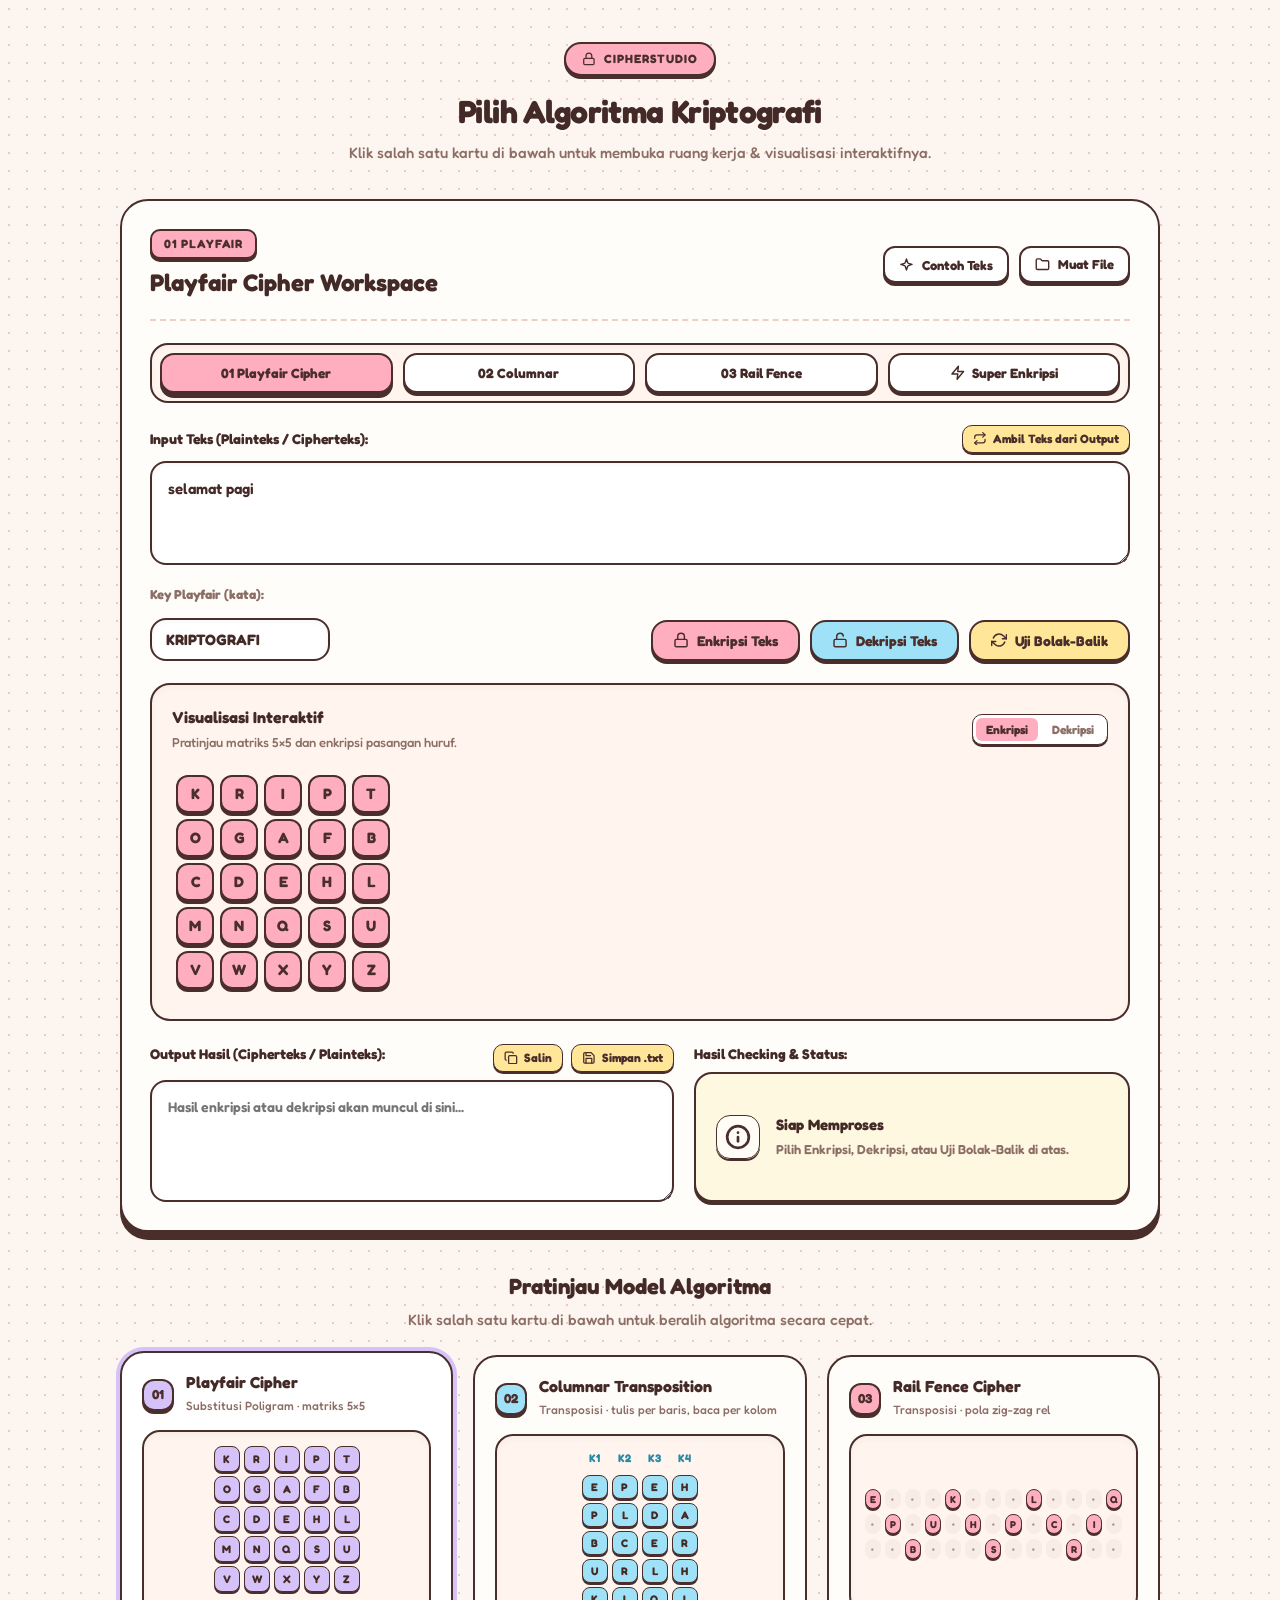
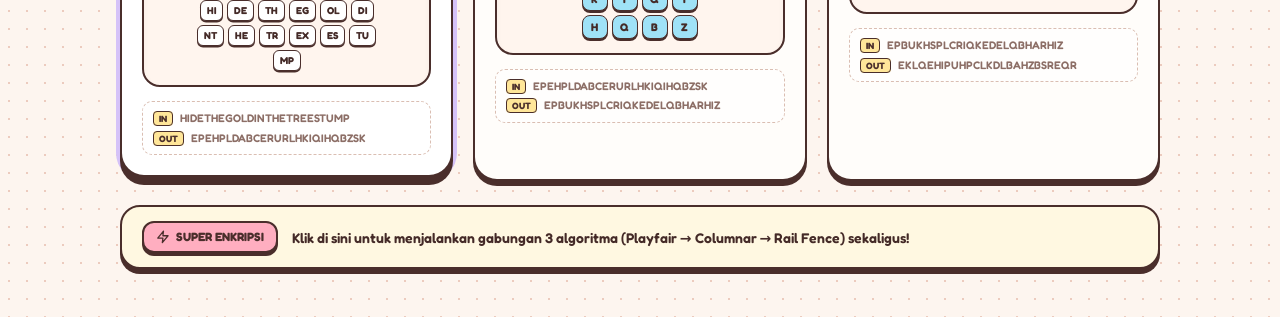
==== index.html @ c3dde1d7 "fix(frontend): add missing btn-decrypt styling, cache-busting, and move files to root" ====
<!DOCTYPE html>
<html lang="id">
<head>
  <meta charset="UTF-8" />
  <meta name="viewport" content="width=device-width, initial-scale=1.0" />
  <title>CipherStack — Visual Cryptography Studio</title>
  <link rel="preconnect" href="https://fonts.googleapis.com">
  <link rel="preconnect" href="https://fonts.gstatic.com" crossorigin>
  <link href="https://fonts.googleapis.com/css2?family=Fredoka:wght@400;500;600;700&family=Quicksand:wght@500;600;700&family=JetBrains+Mono:wght@500;700&display=swap" rel="stylesheet">
  <link rel="stylesheet" href="style.css?v=2.1" />
</head>
<body>
  <div class="container">
    <!-- Header -->
    <header class="header">
      <div class="logo-tag">
        <svg class="ui-icon" viewBox="0 0 24 24"><rect x="3" y="11" width="18" height="11" rx="2" ry="2"></rect><path d="M7 11V7a5 5 0 0 1 10 0v4"></path></svg>
        CIPHERSTUDIO
      </div>
      <h1>Pilih Algoritma Kriptografi</h1>
      <p class="subtitle">Klik salah satu kartu di bawah untuk membuka ruang kerja & visualisasi interaktifnya.</p>
    </header>

    <!-- WORKSPACE AREA LANGSUNG DI ATAS: INPUT, VISUALISASI, OUTPUT & CHECKING -->
    <section class="workspace-card" id="workspaceArea">
      <!-- Title Workspace & Aksi File -->
      <div class="ws-header">
        <div>
          <span class="ws-badge" id="wsBadge">01 PLAYFAIR</span>
          <h2 id="wsTitle">Playfair Cipher Workspace</h2>
        </div>
        <div class="ws-actions">
          <button class="btn btn-sm btn-ghost" id="btnSample">
            <svg class="ui-icon" viewBox="0 0 24 24"><path d="m12 3-1.9 5.8a2 2 0 0 1-1.3 1.3L3 12l5.8 1.9a2 2 0 0 1 1.3 1.3L12 21l1.9-5.8a2 2 0 0 1 1.3-1.3L21 12l-5.8-1.9a2 2 0 0 1-1.3-1.3Z"></path></svg>
            Contoh Teks
          </button>
          <label class="btn btn-sm btn-ghost">
            <svg class="ui-icon" viewBox="0 0 24 24"><path d="M20 20a2 2 0 0 0 2-2V8a2 2 0 0 0-2-2h-7.9a2 2 0 0 1-1.69-.9L9.6 3.9A2 2 0 0 0 7.93 3H4a2 2 0 0 0-2 2v13a2 2 0 0 0 2 2Z"></path></svg>
            Muat File <input type="file" id="fileInput" accept=".txt" hidden />
          </label>
        </div>
      </div>

      <!-- Tab Cepat Pilihan Algoritma di Atas Input -->
      <div class="algo-quick-tabs">
        <button class="tab-pill active" data-tab="playfair">01 Playfair Cipher</button>
        <button class="tab-pill" data-tab="columnar">02 Columnar</button>
        <button class="tab-pill" data-tab="rail">03 Rail Fence</button>
        <button class="tab-pill tab-super" data-tab="super">
          <svg class="ui-icon" viewBox="0 0 24 24"><polygon points="13 2 3 14 12 14 11 22 21 10 12 10 13 2"></polygon></svg>
          Super Enkripsi
        </button>
      </div>

      <!-- Input Plaintext / Ciphertext & Key -->
      <div class="input-section">
        <div class="input-header-row">
          <label><b>Input Teks (Plainteks / Cipherteks):</b></label>
          <span class="link-tool" id="btnSwapInput" title="Tukar: ambil teks dari output ke input">
            <svg class="ui-icon" viewBox="0 0 24 24"><polyline points="17 1 21 5 17 9"></polyline><path d="M3 11V9a4 4 0 0 1 4-4h14"></path><polyline points="7 23 3 19 7 15"></polyline><path d="M21 13v2a4 4 0 0 1-4 4H3"></path></svg>
            Ambil Teks dari Output
          </span>
        </div>
        <textarea id="inputText" rows="3" placeholder="Ketik atau tempel teks (plainteks / cipherteks) di sini...">selamat pagi</textarea>

        <!-- Kunci Dinamis Sesuai Algoritma -->
        <div class="key-row">
          <div class="key-field" id="grpRail" style="display:none;">
            <label>Key (jumlah rel):</label>
            <input type="number" id="keyRail" value="3" min="1" max="25" />
          </div>

          <div class="key-field" id="grpCol" style="display:none;">
            <label>Key (jumlah kolom):</label>
            <input type="number" id="keyCol" value="4" min="1" max="25" />
          </div>

          <div class="key-field" id="grpPf">
            <label>Key Playfair (kata):</label>
            <input type="text" id="keyPf" value="KRIPTOGRAFI" />
          </div>

          <div class="btn-group-enc">
            <button class="btn btn-primary" id="btnEncrypt">
              <svg class="ui-icon" viewBox="0 0 24 24"><rect x="3" y="11" width="18" height="11" rx="2" ry="2"></rect><path d="M7 11V7a5 5 0 0 1 10 0v4"></path></svg>
              Enkripsi Teks
            </button>
            <button class="btn btn-decrypt" id="btnDecrypt">
              <svg class="ui-icon" viewBox="0 0 24 24"><rect x="3" y="11" width="18" height="11" rx="2" ry="2"></rect><path d="M7 11V7a5 5 0 0 1 9.9-1"></path></svg>
              Dekripsi Teks
            </button>
            <button class="btn btn-outline" id="btnQuickTest">
              <svg class="ui-icon" viewBox="0 0 24 24"><polyline points="23 4 23 10 17 10"></polyline><polyline points="1 20 1 14 7 14"></polyline><path d="M3.51 9a9 9 0 0 1 14.85-3.36L23 10M1 14l4.64 4.36A9 9 0 0 0 20.49 15"></path></svg>
              Uji Bolak-Balik
            </button>
          </div>
        </div>
      </div>

      <!-- Visualisasi Interaktif (Zig-Zag / Matrix / Columnar) -->
      <div class="viz-section">
        <div class="viz-header">
          <div class="viz-title-wrap">
            <h3>Visualisasi Interaktif</h3>
            <small class="text-muted" id="vizDesc">Pratinjau penulisan baris dan pembacaan per kolom.</small>
          </div>
          <div class="viz-mini-pills">
            <button type="button" class="viz-pill active" id="btnVizEnc" title="Tampilkan visualisasi Enkripsi">Enkripsi</button>
            <button type="button" class="viz-pill" id="btnVizDec" title="Tampilkan visualisasi Dekripsi">Dekripsi</button>
          </div>
        </div>
        <div class="viz-content" id="vizContent"></div>
      </div>

      <!-- Bottom Section: Output & Hasil Checking Berdampingan -->
      <div class="bottom-split-section">
        <!-- Kolom Kiri: Output Teks -->
        <div class="output-section">
          <div class="output-header">
            <label><b>Output Hasil (Cipherteks / Plainteks):</b></label>
            <div class="out-tools">
              <span class="link-tool" id="btnCopy">
                <svg class="ui-icon" viewBox="0 0 24 24"><rect width="14" height="14" x="8" y="8" rx="2" ry="2"></rect><path d="M4 16c-1.1 0-2-.9-2-2V4c0-1.1.9-2 2-2h10c1.1 0 2 .9 2 2"></path></svg>
                Salin
              </span>
              <span class="link-tool" id="btnSave">
                <svg class="ui-icon" viewBox="0 0 24 24"><path d="M19 21H5a2 2 0 0 1-2-2V5a2 2 0 0 1 2-2h11l5 5v11a2 2 0 0 1-2 2z"></path><polyline points="17 21 17 13 7 13 7 21"></polyline><polyline points="7 3 7 8 15 8"></polyline></svg>
                Simpan .txt
              </span>
            </div>
          </div>
          <textarea id="outputText" rows="4" class="mono-font" placeholder="Hasil enkripsi atau dekripsi akan muncul di sini..."></textarea>
        </div>

        <!-- Kolom Kanan: Hasil Checking & Status -->
        <div class="checking-section">
          <div class="checking-header">
            <label><b>Hasil Checking & Status:</b></label>
          </div>
          <div id="valBox" class="val-box val-idle">
            <span class="val-icon" id="valIcon">
              <svg class="ui-icon val-svg" viewBox="0 0 24 24"><circle cx="12" cy="12" r="10"></circle><line x1="12" y1="16" x2="12" y2="12"></line><line x1="12" y1="8" x2="12.01" y2="8"></line></svg>
            </span>
            <div class="val-info">
              <strong id="valTitle">Siap Memproses</strong>
              <p id="valDesc">Pilih Enkripsi, Dekripsi, atau Uji Bolak-Balik di atas.</p>
            </div>
          </div>
        </div>
      </div>
    </section>

    <!-- GALERI KARTU SHOWCASE ALGORITMA DI BAWAH RUANG KERJA -->
    <div class="showcase-title-row">
      <h2>Pratinjau Model Algoritma</h2>
      <p class="subtitle">Klik salah satu kartu di bawah untuk beralih algoritma secara cepat.</p>
    </div>

    <section class="cards-showcase">
      <!-- 01 Playfair Card (Default Active) -->
      <div class="show-card card-playfair active" data-algo="playfair">
        <div class="card-top">
          <span class="card-num num-purple">01</span>
          <div>
            <h3>Playfair Cipher</h3>
            <span class="card-desc">Substitusi Poligram · matriks 5×5</span>
          </div>
        </div>
        <div class="preview-box">
          <div class="pf-mini-grid" id="pfPreviewGrid"></div>
          <div class="pf-digraphs-row" id="pfPreviewDigraphs"></div>
        </div>
        <div class="io-sample">
          <div><small>IN</small> <span id="pfSampleIn">HIDETHEGOLDINTHETREESTUMP</span></div>
          <div><small>OUT</small> <span id="pfSampleOut">EPEHPLDABCERURLHKIQIHQBZSK</span></div>
        </div>
      </div>

      <!-- 02 Columnar Card -->
      <div class="show-card card-columnar" data-algo="columnar">
        <div class="card-top">
          <span class="card-num num-cyan">02</span>
          <div>
            <h3>Columnar Transposition</h3>
            <span class="card-desc">Transposisi · tulis per baris, baca per kolom</span>
          </div>
        </div>
        <div class="preview-box">
          <div class="col-headers"><span>K1</span><span>K2</span><span>K3</span><span>K4</span></div>
          <div class="col-mini-grid" id="colPreviewGrid"></div>
        </div>
        <div class="io-sample">
          <div><small>IN</small> <span id="colSampleIn">EPEHPLDABCERURLHKIQIHQBZSK</span></div>
          <div><small>OUT</small> <span id="colSampleOut">EPBUKHSPLCRIQKEDELQBHARHIZ</span></div>
        </div>
      </div>

      <!-- 03 Rail Fence Card -->
      <div class="show-card card-rail" data-algo="rail">
        <div class="card-top">
          <span class="card-num num-pink">03</span>
          <div>
            <h3>Rail Fence Cipher</h3>
            <span class="card-desc">Transposisi · pola zig-zag rel</span>
          </div>
        </div>
        <div class="preview-box">
          <div class="rail-mini-preview" id="railPreviewGrid"></div>
        </div>
        <div class="io-sample">
          <div><small>IN</small> <span id="railSampleIn">EPBUKHSPLCRIQKEDELQBHARHIZ</span></div>
          <div><small>OUT</small> <span id="railSampleOut">EKLQEHIPUHPCLKDLBAHZBSREQR</span></div>
        </div>
      </div>
    </section>

    <!-- Super Enkripsi Banner Option -->
    <div class="super-banner" id="btnSuper">
      <span class="super-badge">
        <svg class="ui-icon" viewBox="0 0 24 24"><polygon points="13 2 3 14 12 14 11 22 21 10 12 10 13 2"></polygon></svg>
        SUPER ENKRIPSI
      </span>
      <span>Klik di sini untuk menjalankan gabungan 3 algoritma (Playfair → Columnar → Rail Fence) sekaligus!</span>
    </div>
  </div>

  <!-- Algoritma Backend -->
  <script src="backend/playfair.js?v=2.1"></script>
  <script src="backend/columnar_transposition.js?v=2.1"></script>
  <script src="backend/rail_fence.js?v=2.1"></script>
  <!-- Skrip Frontend -->
  <script src="app.js?v=2.1"></script>
</body>
</html>
---- style.css ----
/* =========================================================
   CipherStack — Kawaii & Cozy Game Aesthetic Stylesheet
   Inspired by Pastel Cozy Game UI & Character Customizers
   ========================================================= */

:root {
  --border-color: #4a2e2b;
  --border-width: 2.5px;
  --bg-main: #fdf5ef;
  --bg-card: #fffdfa;
  --bg-inner: #fff5ee;
  
  --text-main: #442a27;
  --text-muted: #8c6e66;
  --text-light: #ab8f88;
  
  --pastel-pink: #ffaec0;
  --pastel-pink-dark: #f08ea4;
  --pastel-pink-light: #ffeef2;
  
  --pastel-purple: #d5c2f8;
  --pastel-purple-dark: #bba0ec;
  --pastel-purple-light: #f3edfd;
  
  --pastel-cyan: #9fe2f7;
  --pastel-cyan-dark: #6eceea;
  --pastel-cyan-light: #e8f9fd;
  
  --pastel-yellow: #ffe699;
  --pastel-yellow-dark: #f7d268;
  --pastel-yellow-light: #fff8e1;
  
  --pastel-green: #bceecf;
  --pastel-green-dark: #8fe0ad;
  --pastel-green-light: #eafaf0;
  
  --pastel-peach: #ffd4b8;
  --shadow-solid: 0 5px 0 var(--border-color);
  --shadow-solid-sm: 0 3px 0 var(--border-color);
  --shadow-solid-lg: 0 8px 0 var(--border-color);
}

* {
  box-sizing: border-box;
  margin: 0;
  padding: 0;
  font-family: 'Fredoka', 'Quicksand', system-ui, sans-serif;
  -webkit-tap-highlight-color: transparent;
}

/* Custom Cozy Scrollbars */
::-webkit-scrollbar {
  height: 8px;
  width: 8px;
}
::-webkit-scrollbar-track {
  background: var(--bg-inner);
  border-radius: 10px;
}
::-webkit-scrollbar-thumb {
  background: #dabeb2;
  border-radius: 10px;
  border: 1.5px solid var(--border-color);
}
::-webkit-scrollbar-thumb:hover {
  background: var(--pastel-pink);
}

/* =========================================================
   UI Icons (SVG)
   ========================================================= */
.ui-icon {
  width: 1.15em;
  height: 1.15em;
  stroke: currentColor;
  stroke-width: 2.2;
  stroke-linecap: round;
  stroke-linejoin: round;
  fill: none;
  display: inline-block;
  vertical-align: -0.16em;
  flex-shrink: 0;
}

.val-svg {
  width: 26px;
  height: 26px;
  stroke-width: 2.5;
  display: block;
}

.val-icon {
  display: flex;
  align-items: center;
  justify-content: center;
  flex-shrink: 0;
}

body {
  background-color: var(--bg-main);
  background-image: radial-gradient(#eccbbe 1.5px, transparent 1.5px);
  background-size: 18px 18px;
  color: var(--text-main);
  padding: 32px 16px 48px;
  line-height: 1.5;
  min-height: 100vh;
}

.container {
  max-width: 1040px;
  margin: 0 auto;
  display: flex;
  flex-direction: column;
  gap: 24px;
}

/* =========================================================
   Header Section
   ========================================================= */
.header {
  text-align: center;
  position: relative;
  padding: 10px 0;
}

.logo-tag {
  display: inline-flex;
  align-items: center;
  gap: 8px;
  font-size: 12px;
  font-weight: 700;
  letter-spacing: 0.08em;
  padding: 6px 16px;
  border-radius: 100px;
  background: var(--pastel-pink);
  border: var(--border-width) solid var(--border-color);
  color: var(--border-color);
  box-shadow: var(--shadow-solid-sm);
  margin-bottom: 12px;
}

h1 {
  font-size: 32px;
  font-weight: 700;
  color: var(--text-main);
  letter-spacing: -0.02em;
  text-shadow: 0 2px 0 rgba(255, 255, 255, 0.8);
}

.subtitle {
  font-size: 15px;
  font-weight: 500;
  color: var(--text-muted);
  margin-top: 6px;
  max-width: 600px;
  margin-left: auto;
  margin-right: auto;
}

/* =========================================================
   3 Cards Showcase (Character Customizer Slot Style)
   ========================================================= */
.cards-showcase {
  display: grid;
  grid-template-columns: repeat(3, 1fr);
  gap: 20px;
}

.show-card {
  background: var(--bg-card);
  border: var(--border-width) solid var(--border-color);
  border-radius: 24px;
  padding: 20px;
  cursor: pointer;
  transition: transform 0.2s cubic-bezier(0.34, 1.56, 0.64, 1), box-shadow 0.2s cubic-bezier(0.34, 1.56, 0.64, 1);
  display: flex;
  flex-direction: column;
  gap: 14px;
  box-shadow: var(--shadow-solid);
  position: relative;
  overflow: hidden;
}

.show-card:hover {
  transform: translateY(-4px);
  box-shadow: var(--shadow-solid-lg);
}

.show-card.active {
  transform: translateY(-4px);
  box-shadow: var(--shadow-solid-lg), 0 0 0 4px var(--card-accent);
  background: #ffffff;
}

/* Card Accent Themes */
.card-playfair {
  --card-accent: var(--pastel-purple);
  --card-pill: var(--pastel-purple-light);
  --card-btn: #c7aefa;
}

.card-columnar {
  --card-accent: var(--pastel-cyan);
  --card-pill: var(--pastel-cyan-light);
  --card-btn: #8ce1f7;
}

.card-rail {
  --card-accent: var(--pastel-pink);
  --card-pill: var(--pastel-pink-light);
  --card-btn: #ff9fba;
}

.card-top {
  display: flex;
  align-items: center;
  gap: 12px;
}

.card-top h3 {
  font-size: 16px;
  font-weight: 700;
  color: var(--text-main);
  line-height: 1.2;
}

.card-desc {
  font-size: 12px;
  font-weight: 500;
  color: var(--text-muted);
}

.card-num {
  font-size: 13px;
  font-weight: 800;
  width: 32px;
  height: 32px;
  border-radius: 12px;
  display: grid;
  place-items: center;
  border: var(--border-width) solid var(--border-color);
  box-shadow: var(--shadow-solid-sm);
  flex-shrink: 0;
}

.num-purple {
  background: var(--pastel-purple);
  color: var(--border-color);
}

.num-cyan {
  background: var(--pastel-cyan);
  color: var(--border-color);
}

.num-pink {
  background: var(--pastel-pink);
  color: var(--border-color);
}

/* Showcase Mini Preview Box (Like Item Grid Slots) */
.preview-box {
  background: var(--bg-inner);
  border: var(--border-width) solid var(--border-color);
  border-radius: 18px;
  padding: 14px;
  min-height: 180px;
  display: flex;
  flex-direction: column;
  align-items: center;
  justify-content: center;
  gap: 8px;
  box-shadow: inset 0 3px 6px rgba(74, 46, 43, 0.04);
}

.pf-mini-grid, .col-mini-grid, .col-headers {
  display: grid;
  gap: 4px;
}

.pf-mini-grid {
  grid-template-columns: repeat(5, 26px);
}

.col-mini-grid, .col-headers {
  grid-template-columns: repeat(4, 26px);
}

.col-headers {
  text-align: center;
  font-size: 11px;
  font-weight: 800;
  color: #278aa6;
}

.pf-mini-cell, .col-mini-cell, .rm-cell {
  border-radius: 8px;
  display: grid;
  place-items: center;
  font-family: 'Fredoka', 'JetBrains Mono', monospace;
  font-size: 11px;
  font-weight: 700;
  border: 1.5px solid var(--border-color);
}

.pf-mini-cell {
  height: 26px;
  background: var(--pastel-purple);
  color: var(--text-main);
  box-shadow: 0 2px 0 var(--border-color);
}

.col-mini-cell {
  height: 24px;
  background: var(--pastel-cyan);
  color: var(--text-main);
  box-shadow: 0 2px 0 var(--border-color);
}

.pf-digraphs-row {
  display: flex;
  flex-wrap: wrap;
  gap: 4px;
  justify-content: center;
  max-width: 200px;
}

.pf-chip {
  font-size: 10px;
  font-family: 'Fredoka', 'JetBrains Mono', monospace;
  font-weight: 700;
  background: #ffffff;
  border: 1.5px solid var(--border-color);
  padding: 2px 6px;
  border-radius: 6px;
  color: var(--text-main);
  box-shadow: 0 1.5px 0 var(--border-color);
}

.rail-mini-preview {
  display: flex;
  flex-direction: column;
  gap: 5px;
  width: 100%;
}

.rm-row {
  display: flex;
  align-items: center;
  gap: 4px;
  justify-content: center;
}

.rm-cell {
  width: 20px;
  height: 20px;
  font-size: 10px;
}

.rm-cell.active {
  background: var(--pastel-pink);
  color: var(--border-color);
  box-shadow: 0 2px 0 var(--border-color);
}

.rm-cell.dot {
  background: rgba(74, 46, 43, 0.04);
  border-color: transparent;
  color: var(--text-light);
  font-size: 12px;
}

.io-sample {
  font-family: 'Fredoka', 'JetBrains Mono', monospace;
  font-size: 11px;
  font-weight: 600;
  color: var(--text-muted);
  display: flex;
  flex-direction: column;
  gap: 3px;
  background: rgba(255, 255, 255, 0.6);
  padding: 8px 10px;
  border-radius: 10px;
  border: 1.5px dashed #dabeb2;
}

.io-sample div {
  white-space: nowrap;
  overflow: hidden;
  text-overflow: ellipsis;
}

.io-sample small {
  color: var(--border-color);
  font-weight: 800;
  margin-right: 4px;
  background: var(--pastel-yellow);
  padding: 1px 5px;
  border-radius: 4px;
  border: 1px solid var(--border-color);
}

/* =========================================================
   Super Enkripsi Banner (Cute Ribbon Banner)
   ========================================================= */
.super-banner {
  background: var(--pastel-yellow-light);
  border: var(--border-width) solid var(--border-color);
  border-radius: 20px;
  padding: 14px 20px;
  display: flex;
  align-items: center;
  gap: 14px;
  font-size: 14px;
  font-weight: 600;
  color: var(--text-main);
  cursor: pointer;
  box-shadow: var(--shadow-solid);
  transition: all 0.2s cubic-bezier(0.34, 1.56, 0.64, 1);
}

.super-banner:hover {
  background: var(--pastel-yellow);
  transform: translateY(-2px);
  box-shadow: var(--shadow-solid-lg);
}

.super-badge {
  display: inline-flex;
  align-items: center;
  gap: 6px;
  font-weight: 800;
  font-size: 12px;
  background: var(--pastel-pink);
  color: var(--border-color);
  border: var(--border-width) solid var(--border-color);
  padding: 5px 12px;
  border-radius: 12px;
  box-shadow: var(--shadow-solid-sm);
  flex-shrink: 0;
}

/* =========================================================
   Workspace Main Card
   ========================================================= */
.workspace-card {
  background: var(--bg-card);
  border: var(--border-width) solid var(--border-color);
  border-radius: 28px;
  padding: 28px;
  display: flex;
  flex-direction: column;
  gap: 22px;
  box-shadow: var(--shadow-solid-lg);
}

.ws-header {
  display: flex;
  justify-content: space-between;
  align-items: center;
  flex-wrap: wrap;
  gap: 12px;
  border-bottom: 2px dashed #ecd0c3;
  padding-bottom: 18px;
}

.ws-badge {
  display: inline-block;
  font-size: 12px;
  font-weight: 800;
  letter-spacing: 0.06em;
  background: var(--pastel-pink);
  color: var(--border-color);
  border: 2px solid var(--border-color);
  padding: 4px 12px;
  border-radius: 10px;
  box-shadow: var(--shadow-solid-sm);
  margin-bottom: 6px;
}

/* =========================================================
   Algorithm Quick Tabs (Kawaii Game Category Selector)
   ========================================================= */
.algo-quick-tabs {
  display: flex;
  flex-wrap: wrap;
  gap: 10px;
  background: var(--bg-inner);
  padding: 8px;
  border-radius: 18px;
  border: var(--border-width) solid var(--border-color);
  box-shadow: inset 0 2px 4px rgba(74, 46, 43, 0.04);
}

.tab-pill {
  flex: 1;
  min-width: 130px;
  padding: 10px 14px;
  border-radius: 14px;
  font-size: 13.5px;
  font-weight: 700;
  border: 2px solid var(--border-color);
  background: #ffffff;
  color: var(--text-main);
  cursor: pointer;
  box-shadow: var(--shadow-solid-sm);
  transition: all 0.15s cubic-bezier(0.34, 1.56, 0.64, 1);
  text-align: center;
  display: inline-flex;
  align-items: center;
  justify-content: center;
  gap: 6px;
}

.tab-pill:hover {
  transform: translateY(-2px);
  box-shadow: var(--shadow-solid);
}

.tab-pill:active {
  transform: translateY(2px);
  box-shadow: 0 1px 0 var(--border-color);
}

.tab-pill.active {
  background: var(--pastel-pink);
  color: var(--border-color);
  box-shadow: var(--shadow-solid);
}

.tab-pill.tab-super.active {
  background: var(--pastel-yellow);
}

.input-header-row {
  display: flex;
  justify-content: space-between;
  align-items: center;
  margin-bottom: 8px;
  flex-wrap: wrap;
  gap: 8px;
}

.input-header-row label {
  margin-bottom: 0 !important;
}

.showcase-title-row {
  text-align: center;
  margin-top: 14px;
}

.showcase-title-row h2 {
  font-size: 22px;
  font-weight: 700;
  color: var(--text-main);
}

.ws-header h2 {
  font-size: 24px;
  font-weight: 700;
  color: var(--text-main);
}

.ws-actions {
  display: flex;
  gap: 10px;
}

/* =========================================================
   Input & Form Controls
   ========================================================= */
.input-section label, .output-header label {
  font-size: 14px;
  font-weight: 700;
  color: var(--text-main);
  margin-bottom: 8px;
  display: block;
}

textarea, .key-field input {
  background: #ffffff;
  border: var(--border-width) solid var(--border-color);
  border-radius: 16px;
  color: var(--text-main);
  outline: none;
  font-weight: 600;
  box-shadow: inset 0 2px 4px rgba(74, 46, 43, 0.04);
  transition: all 0.2s ease;
}

textarea {
  width: 100%;
  padding: 14px 16px;
  font-size: 15px;
  resize: vertical;
  line-height: 1.6;
}

textarea:focus, .key-field input:focus {
  border-color: #f08ea4;
  box-shadow: 0 0 0 4px var(--pastel-pink-light), inset 0 2px 4px rgba(74, 46, 43, 0.04);
}

.mono-font {
  font-family: 'Fredoka', 'JetBrains Mono', monospace;
  font-size: 14px;
}

.key-row {
  display: flex;
  align-items: flex-end;
  gap: 14px;
  margin-top: 14px;
  flex-wrap: wrap;
}

.key-field {
  display: flex;
  flex-direction: column;
  gap: 6px;
}

.key-field label {
  font-size: 13px;
  font-weight: 700;
  color: var(--text-muted);
}

.key-field input {
  padding: 10px 14px;
  font-size: 15px;
  font-family: 'Fredoka', 'JetBrains Mono', monospace;
  font-weight: 700;
}

.key-field input[type="number"] {
  width: 110px;
}

.key-field input[type="text"] {
  width: 180px;
  text-transform: uppercase;
}

.btn-group-enc {
  display: flex;
  gap: 10px;
  margin-left: auto;
}

/* =========================================================
   Buttons (Kawaii Tactile Game Push-Buttons)
   ========================================================= */
.btn {
  padding: 10px 20px;
  border-radius: 16px;
  font-size: 14px;
  font-weight: 700;
  cursor: pointer;
  border: var(--border-width) solid var(--border-color);
  box-shadow: var(--shadow-solid-sm);
  transition: all 0.15s cubic-bezier(0.34, 1.56, 0.64, 1);
  display: inline-flex;
  align-items: center;
  justify-content: center;
  gap: 8px;
  user-select: none;
}

.btn:hover {
  transform: translateY(-2px);
  box-shadow: var(--shadow-solid);
}

.btn:active {
  transform: translateY(2px);
  box-shadow: 0 1px 0 var(--border-color);
}

.btn-sm {
  padding: 7px 14px;
  font-size: 13px;
  border-radius: 12px;
}

.btn-primary {
  background: var(--pastel-pink);
  color: var(--border-color);
}

.btn-primary:hover {
  background: var(--pastel-pink-dark);
}

.btn-decrypt {
  background: var(--pastel-cyan);
  color: var(--border-color);
}

.btn-decrypt:hover {
  background: var(--pastel-cyan-dark);
}

.btn-outline {
  background: var(--pastel-yellow);
  color: var(--border-color);
}

.btn-outline:hover {
  background: var(--pastel-yellow-dark);
}

.btn-ghost {
  background: #ffffff;
  color: var(--text-main);
}

.btn-ghost:hover {
  background: var(--pastel-peach);
}

/* =========================================================
   Interactive Visualization (Game Grid Display)
   ========================================================= */
.viz-section {
  background: var(--bg-inner);
  border: var(--border-width) solid var(--border-color);
  border-radius: 20px;
  padding: 20px;
  box-shadow: inset 0 3px 6px rgba(74, 46, 43, 0.03);
}

.viz-header {
  display: flex;
  justify-content: space-between;
  align-items: center;
  gap: 10px;
  margin-bottom: 12px;
}

.viz-title-wrap h3 {
  font-size: 16px;
  font-weight: 700;
  color: var(--text-main);
}

.viz-mini-pills {
  display: inline-flex;
  gap: 4px;
  background: #ffffff;
  padding: 3px;
  border-radius: 10px;
  border: 1.5px solid var(--border-color);
  box-shadow: 0 2px 0 var(--border-color);
}

.viz-pill {
  border: none;
  background: transparent;
  padding: 4px 10px;
  border-radius: 6px;
  font-size: 12px;
  font-weight: 700;
  color: var(--text-muted);
  cursor: pointer;
  font-family: inherit;
  transition: all 0.15s ease;
}

.viz-pill.active {
  background: var(--pastel-pink);
  color: var(--border-color);
}

.text-muted {
  color: var(--text-muted);
  font-size: 13px;
  font-weight: 500;
}

.viz-content {
  overflow-x: auto;
  padding: 10px 4px;
}

.rail-row {
  display: flex;
  align-items: center;
  gap: 8px;
  margin-bottom: 8px;
}

.rail-label {
  font-size: 13px;
  font-weight: 800;
  color: var(--border-color);
  background: var(--pastel-yellow);
  border: 1.5px solid var(--border-color);
  border-radius: 8px;
  padding: 4px 6px;
  width: 36px;
  text-align: center;
  flex-shrink: 0;
  box-shadow: 0 2px 0 var(--border-color);
}

.rail-cell {
  width: 38px;
  height: 38px;
  border-radius: 12px;
  display: grid;
  place-items: center;
  font-size: 15px;
  font-weight: 800;
  flex-shrink: 0;
  transition: all 0.2s cubic-bezier(0.34, 1.56, 0.64, 1);
  user-select: none;
  border: var(--border-width) solid var(--border-color);
}

.rail-cell.filled {
  background: var(--pastel-pink) !important;
  color: var(--border-color);
  box-shadow: var(--shadow-solid-sm);
  animation: popCell 0.25s cubic-bezier(0.34, 1.56, 0.64, 1);
}

.rail-cell.filled:hover {
  transform: scale(1.15) translateY(-3px);
  box-shadow: var(--shadow-solid);
  cursor: pointer;
  z-index: 2;
}

.rail-cell.empty {
  background: rgba(255, 255, 255, 0.6) !important;
  border: 1.5px dashed #dac2b6 !important;
  box-shadow: none !important;
}

.viz-caption {
  margin-top: 10px;
  font-size: 13px;
  color: var(--text-muted);
  font-weight: 600;
}

.viz-caption strong {
  color: var(--text-main);
  font-family: 'JetBrains Mono', monospace;
  font-size: 13.5px;
}

@keyframes popCell {
  0% { transform: scale(0.6); opacity: 0; }
  100% { transform: scale(1); opacity: 1; }
}

/* =========================================================
   Super Enkripsi 3-Layer Pipeline Visualizer
   ========================================================= */
.super-viz-container {
  display: flex;
  flex-direction: column;
  gap: 16px;
  width: 100%;
}

.super-flow-tracker {
  display: flex;
  align-items: center;
  gap: 8px;
  overflow-x: auto;
  padding: 10px 12px;
  background: var(--bg-card);
  border: var(--border-width) solid var(--border-color);
  border-radius: 18px;
  box-shadow: var(--shadow-solid-sm);
}

.super-flow-step {
  display: flex;
  flex-direction: column;
  gap: 3px;
  background: var(--bg-inner);
  border: 1.5px solid var(--border-color);
  border-radius: 12px;
  padding: 8px 12px;
  min-width: 130px;
  flex-shrink: 0;
  cursor: pointer;
  transition: all 0.15s cubic-bezier(0.34, 1.56, 0.64, 1);
  box-shadow: 0 2px 0 var(--border-color);
}

.super-flow-step:hover {
  transform: translateY(-2px);
  box-shadow: 0 4px 0 var(--border-color);
}

.super-flow-step.selected {
  background: #ffffff;
  box-shadow: 0 4px 0 var(--border-color), 0 0 0 2px var(--pastel-yellow);
}

.flow-input {
  background: #ffffff;
}

.flow-lapis {
  background: var(--bg-inner);
}

.flow-pill-tag {
  font-size: 10px;
  font-weight: 800;
  letter-spacing: 0.05em;
  padding: 2px 6px;
  border-radius: 6px;
  border: 1px solid var(--border-color);
  background: #ffffff;
  align-self: flex-start;
}

.flow-pill-tag.tag-purple {
  background: var(--pastel-purple);
}

.flow-pill-tag.tag-cyan {
  background: var(--pastel-cyan);
}

.flow-pill-tag.tag-pink {
  background: var(--pastel-pink);
}

.flow-algo-name {
  font-size: 13px;
  font-weight: 700;
  color: var(--text-main);
}

.flow-code {
  font-family: 'Fredoka', 'JetBrains Mono', monospace;
  font-size: 11px;
  font-weight: 700;
  background: rgba(255, 255, 255, 0.8);
  padding: 2px 6px;
  border-radius: 6px;
  border: 1px dashed #dabeb2;
  color: var(--border-color);
  white-space: nowrap;
  overflow: hidden;
  text-overflow: ellipsis;
}

.flow-arrow {
  font-size: 16px;
  font-weight: 800;
  color: #b05c75;
  flex-shrink: 0;
}

/* Layer Nav Tabs */
.super-layer-nav {
  display: flex;
  flex-wrap: wrap;
  gap: 8px;
}

.super-nav-btn {
  padding: 6px 14px;
  border-radius: 12px;
  font-size: 12.5px;
  font-weight: 700;
  cursor: pointer;
  border: 2px solid var(--border-color);
  background: #ffffff;
  color: var(--text-main);
  box-shadow: var(--shadow-solid-sm);
  transition: all 0.15s cubic-bezier(0.34, 1.56, 0.64, 1);
  display: inline-flex;
  align-items: center;
  gap: 6px;
  font-family: inherit;
}

.super-nav-btn:hover {
  transform: translateY(-2px);
  box-shadow: var(--shadow-solid);
}

.super-nav-btn.active {
  background: var(--pastel-yellow);
  color: var(--border-color);
  box-shadow: var(--shadow-solid);
}

/* Layer Cards */
.super-layers-deck {
  display: flex;
  flex-direction: column;
  gap: 14px;
}

.super-card-layer {
  background: #ffffff;
  border: var(--border-width) solid var(--border-color);
  border-radius: 20px;
  padding: 16px 18px;
  box-shadow: var(--shadow-solid);
  display: flex;
  flex-direction: column;
  gap: 12px;
}

.layer-theme-playfair {
  border-left: 7px solid #bba0ec;
}

.layer-theme-columnar {
  border-left: 7px solid #6eceea;
}

.layer-theme-rail {
  border-left: 7px solid #f08ea4;
}

.super-card-header {
  display: flex;
  justify-content: space-between;
  align-items: center;
  flex-wrap: wrap;
  gap: 10px;
  border-bottom: 1.5px dashed #dabeb2;
  padding-bottom: 10px;
}

.super-card-title-group {
  display: flex;
  align-items: center;
  gap: 10px;
}

.super-card-num {
  width: 28px;
  height: 28px;
  border-radius: 10px;
  background: var(--pastel-yellow);
  border: 2px solid var(--border-color);
  display: grid;
  place-items: center;
  font-size: 13px;
  font-weight: 800;
  color: var(--border-color);
  box-shadow: 0 2px 0 var(--border-color);
  flex-shrink: 0;
}

.super-card-num.num-playfair {
  background: var(--pastel-purple);
}

.super-card-num.num-columnar {
  background: var(--pastel-cyan);
}

.super-card-num.num-rail {
  background: var(--pastel-pink);
}

.super-card-title-group h4 {
  font-size: 15px;
  font-weight: 700;
  color: var(--text-main);
  line-height: 1.2;
}

.super-card-key {
  font-size: 12px;
  font-weight: 600;
  color: var(--text-muted);
}

.super-card-io {
  display: flex;
  align-items: center;
  gap: 8px;
  flex-wrap: wrap;
}

.io-badge {
  font-size: 11.5px;
  font-weight: 700;
  color: var(--text-muted);
  display: inline-flex;
  align-items: center;
  gap: 4px;
}

.io-badge code {
  font-family: 'Fredoka', 'JetBrains Mono', monospace;
  font-size: 11.5px;
  background: var(--bg-inner);
  border: 1.5px solid var(--border-color);
  padding: 2px 8px;
  border-radius: 6px;
  color: var(--border-color);
  font-weight: 700;
}

.io-badge.io-out code {
  background: var(--pastel-yellow-light);
}

.io-arrow {
  color: #b05c75;
  font-weight: 800;
  font-size: 12px;
}

.super-card-body {
  overflow-x: auto;
  padding: 4px 0;
}

.super-arrow-connector {
  display: flex;
  align-items: center;
  justify-content: center;
  gap: 8px;
  font-size: 12px;
  font-weight: 700;
  color: var(--text-muted);
  padding: 6px 0;
}

.connector-icon {
  width: 18px;
  height: 18px;
  color: #b05c75;
  stroke-width: 2.5;
}

/* =========================================================
   Output & Decrypt Section
   ========================================================= */
.output-header {
  display: flex;
  justify-content: space-between;
  align-items: center;
  margin-bottom: 8px;
}

.out-tools {
  display: flex;
  gap: 8px;
}

.link-tool {
  display: inline-flex;
  align-items: center;
  gap: 6px;
  font-size: 12px;
  font-weight: 700;
  color: var(--border-color);
  background: var(--pastel-yellow);
  border: 1.5px solid var(--border-color);
  padding: 4px 10px;
  border-radius: 10px;
  cursor: pointer;
  box-shadow: 0 2px 0 var(--border-color);
  transition: all 0.15s ease;
}

.link-tool:hover {
  background: var(--pastel-yellow-dark);
  transform: translateY(-1px);
  box-shadow: 0 3px 0 var(--border-color);
  text-decoration: none;
}

.link-tool:active {
  transform: translateY(1px);
  box-shadow: 0 1px 0 var(--border-color);
}

/* =========================================================
   Bottom Split Section: Side-by-Side Output & Checking
   ========================================================= */
.bottom-split-section {
  display: grid;
  grid-template-columns: 1.2fr 1fr;
  gap: 20px;
  align-items: stretch;
}

.output-section, .checking-section {
  display: flex;
  flex-direction: column;
  height: 100%;
}

.output-section textarea {
  flex: 1;
  min-height: 110px;
}

.checking-header {
  margin-bottom: 8px;
}

.checking-header label {
  font-size: 14px;
  font-weight: 700;
  color: var(--text-main);
  display: block;
}

/* =========================================================
   Validation & Status Box
   ========================================================= */
.val-box {
  margin-top: 0;
  padding: 18px 20px;
  border-radius: 18px;
  display: flex;
  align-items: center;
  gap: 16px;
  border: var(--border-width) solid var(--border-color);
  box-shadow: var(--shadow-solid-sm);
  flex: 1;
  transition: all 0.25s ease;
  min-height: 110px;
}

.val-box.val-idle {
  background: var(--pastel-yellow-light);
  color: var(--border-color);
}

.val-box.val-ok {
  background: var(--pastel-green);
  color: var(--border-color);
}

.val-box.val-fail {
  background: #ffd6d6;
  color: var(--border-color);
}

.val-icon {
  font-size: 26px;
  flex-shrink: 0;
  width: 44px;
  height: 44px;
  border-radius: 14px;
  display: grid;
  place-items: center;
  background: rgba(255, 255, 255, 0.7);
  border: 1.5px solid var(--border-color);
  box-shadow: 0 2px 0 var(--border-color);
}

.val-info {
  display: flex;
  flex-direction: column;
  gap: 3px;
}

.val-box strong {
  font-size: 15px;
  font-weight: 800;
  color: var(--text-main);
  display: block;
}

.val-box p {
  font-size: 13px;
  font-weight: 600;
  color: var(--text-muted);
}

/* =========================================================
   Responsive Breakpoints (Desktop -> Tablet -> Mobile)
   ========================================================= */

/* Tablet & Medium Screens */
@media (max-width: 900px) {
  .cards-showcase {
    grid-template-columns: 1fr;
    gap: 16px;
  }
  
  .bottom-split-section {
    grid-template-columns: 1fr;
    gap: 16px;
  }
  
  .workspace-card {
    padding: 22px;
    border-radius: 24px;
  }
  
  .btn-group-enc {
    margin-left: 0;
    width: 100%;
  }
  
  .btn-group-enc .btn {
    flex: 1;
  }
}

/* Mobile Screens */
@media (max-width: 640px) {
  body {
    padding: 20px 12px 36px;
  }
  
  .container {
    gap: 18px;
  }
  
  h1 {
    font-size: 24px;
  }
  
  .subtitle {
    font-size: 13.5px;
  }
  
  .super-banner {
    flex-direction: column;
    align-items: flex-start;
    gap: 10px;
    padding: 14px 16px;
    font-size: 13px;
    border-radius: 18px;
  }
  
  .ws-header {
    flex-direction: column;
    align-items: flex-start;
    gap: 12px;
  }
  
  .ws-header h2 {
    font-size: 20px;
  }
  
  .ws-actions {
    width: 100%;
    display: flex;
    gap: 8px;
  }
  
  .ws-actions .btn {
    flex: 1;
  }
  
  .key-row {
    flex-direction: column;
    align-items: stretch;
    gap: 12px;
  }
  
  .key-field input[type="number"],
  .key-field input[type="text"] {
    width: 100%;
  }
  
  .btn-group-enc {
    width: 100%;
    display: flex;
    gap: 8px;
  }
  
  .output-header {
    flex-direction: column;
    align-items: flex-start;
    gap: 8px;
  }
  
  .out-tools {
    width: 100%;
    display: flex;
    justify-content: flex-end;
  }
  
  .val-box {
    padding: 12px 14px;
    gap: 10px;
    border-radius: 14px;
  }
  
  .val-box strong {
    font-size: 13px;
  }
  
  .val-box p {
    font-size: 12px;
  }
}

/* Extra Small Phones (< 400px) */
@media (max-width: 400px) {
  h1 {
    font-size: 21px;
  }
  
  .btn-group-enc,
  .ws-actions {
    flex-direction: column;
  }
  
  .btn-group-enc .btn,
  .ws-actions .btn {
    width: 100%;
  }
  
  .out-tools {
    justify-content: stretch;
  }
  
  .out-tools .link-tool {
    flex: 1;
    justify-content: center;
  }
}
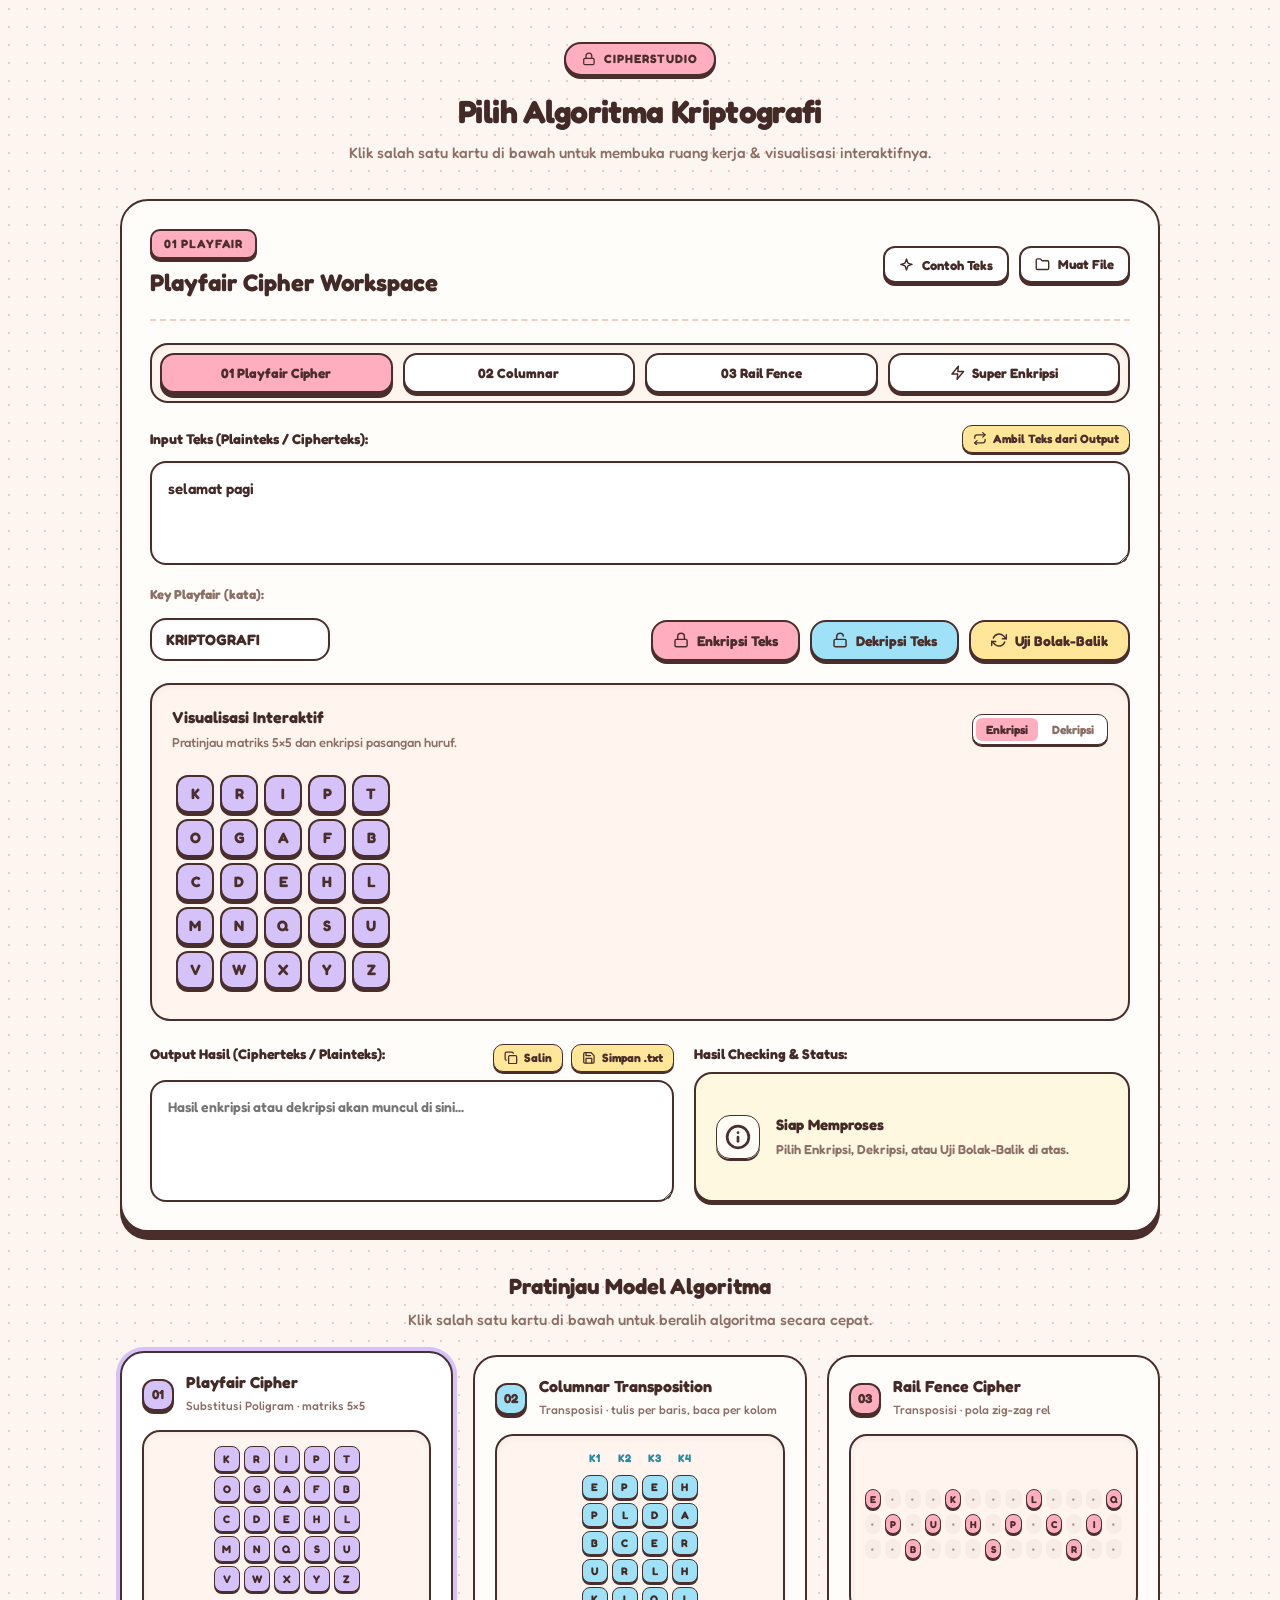
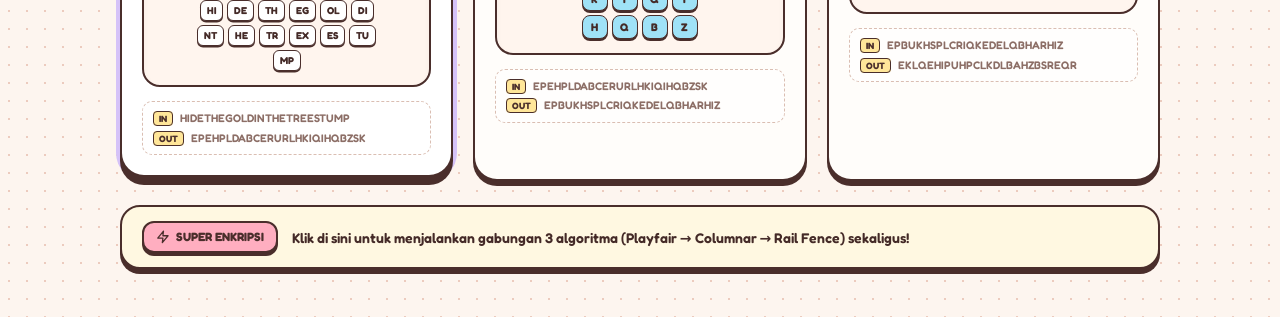
==== commit 7616ad3b: "fix(rail_fence): ignore spaces and implement accurate rail fence decryption visualization" ====
--- a/index.html
+++ b/index.html
@@ -7,7 +7,7 @@
   <link rel="preconnect" href="https://fonts.googleapis.com">
   <link rel="preconnect" href="https://fonts.gstatic.com" crossorigin>
   <link href="https://fonts.googleapis.com/css2?family=Fredoka:wght@400;500;600;700&family=Quicksand:wght@500;600;700&family=JetBrains+Mono:wght@500;700&display=swap" rel="stylesheet">
-  <link rel="stylesheet" href="style.css?v=2.1" />
+  <link rel="stylesheet" href="style.css?v=2.2" />
 </head>
 <body>
   <div class="container">
@@ -225,10 +225,10 @@
   </div>
 
   <!-- Algoritma Backend -->
-  <script src="backend/playfair.js?v=2.1"></script>
-  <script src="backend/columnar_transposition.js?v=2.1"></script>
-  <script src="backend/rail_fence.js?v=2.1"></script>
+  <script src="backend/playfair.js?v=2.2"></script>
+  <script src="backend/columnar_transposition.js?v=2.2"></script>
+  <script src="backend/rail_fence.js?v=2.2"></script>
   <!-- Skrip Frontend -->
-  <script src="app.js?v=2.1"></script>
+  <script src="app.js?v=2.2"></script>
 </body>
 </html>
--- a/style.css
+++ b/style.css
@@ -817,10 +817,22 @@
   transition: all 0.2s cubic-bezier(0.34, 1.56, 0.64, 1);
   user-select: none;
   border: var(--border-width) solid var(--border-color);
+  position: relative;
+}
+
+.cell-sub-idx {
+  position: absolute;
+  top: 2px;
+  left: 4px;
+  font-size: 8px;
+  font-weight: 800;
+  opacity: 0.65;
+  font-family: 'Fredoka', 'JetBrains Mono', monospace;
+  pointer-events: none;
 }
 
 .rail-cell.filled {
-  background: var(--pastel-pink) !important;
+  background: var(--pastel-pink);
   color: var(--border-color);
   box-shadow: var(--shadow-solid-sm);
   animation: popCell 0.25s cubic-bezier(0.34, 1.56, 0.64, 1);
@@ -837,6 +849,87 @@
   background: rgba(255, 255, 255, 0.6) !important;
   border: 1.5px dashed #dac2b6 !important;
   box-shadow: none !important;
+  color: var(--text-light);
+}
+
+.rail-summary-card {
+  background: #ffffff;
+  border: var(--border-width) solid var(--border-color);
+  border-radius: 16px;
+  padding: 12px 14px;
+  box-shadow: var(--shadow-solid-sm);
+  display: flex;
+  flex-direction: column;
+  gap: 8px;
+}
+
+.rail-summary-title {
+  font-size: 12.5px;
+  font-weight: 800;
+  color: var(--text-main);
+  display: flex;
+  align-items: center;
+  gap: 6px;
+}
+
+.rail-parts-container {
+  display: flex;
+  flex-wrap: wrap;
+  gap: 8px;
+}
+
+.rail-part-badge {
+  background: var(--bg-inner);
+  border: 1.5px solid var(--border-color);
+  border-radius: 10px;
+  padding: 4px 10px;
+  font-size: 12px;
+  font-weight: 700;
+  display: inline-flex;
+  align-items: center;
+  gap: 6px;
+  box-shadow: 0 2px 0 var(--border-color);
+}
+
+.rail-part-tag {
+  background: var(--pastel-yellow);
+  color: var(--border-color);
+  padding: 1px 6px;
+  border-radius: 6px;
+  font-size: 11px;
+  font-weight: 800;
+  border: 1px solid var(--border-color);
+}
+
+.rail-part-chars {
+  font-family: 'Fredoka', 'JetBrains Mono', monospace;
+  letter-spacing: 0.08em;
+  font-weight: 800;
+  color: var(--text-main);
+}
+
+.rail-recon-box {
+  background: var(--pastel-cyan-light);
+  border: 1.5px dashed var(--pastel-cyan-dark);
+  border-radius: 12px;
+  padding: 8px 12px;
+  font-size: 12.5px;
+  font-weight: 700;
+  color: var(--text-main);
+  display: flex;
+  align-items: center;
+  gap: 8px;
+  flex-wrap: wrap;
+}
+
+.rail-recon-badge {
+  background: var(--pastel-cyan);
+  color: var(--border-color);
+  border: 1.5px solid var(--border-color);
+  padding: 2px 8px;
+  border-radius: 8px;
+  font-size: 11px;
+  font-weight: 800;
 }
 
 .viz-caption {
